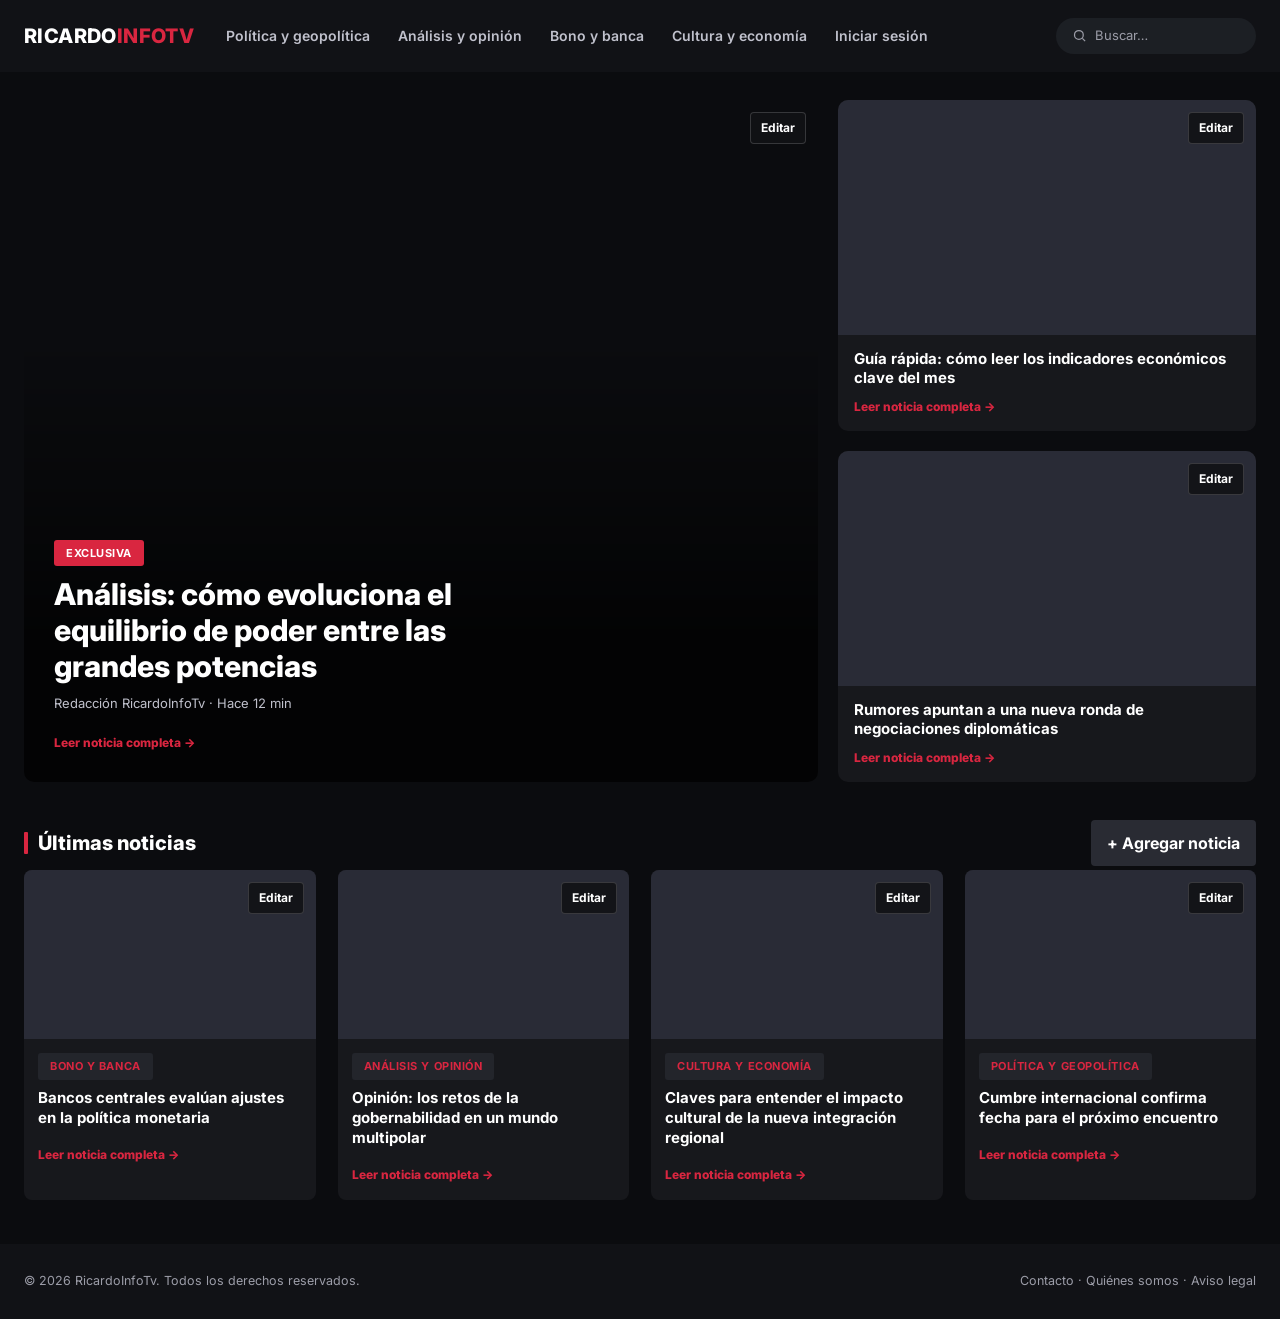
==== index.html @ df273afb "Add files via upload" ====
<!DOCTYPE html>
<html lang="es">
<head>
<meta charset="UTF-8">
<meta name="viewport" content="width=device-width, initial-scale=1.0">
<title>RicardoInfoTv — Política y análisis internacional</title>
<link rel="preconnect" href="https://fonts.googleapis.com">
<link href="https://fonts.googleapis.com/css2?family=Inter:wght@400;500;600;700;800&display=swap" rel="stylesheet">
<link rel="stylesheet" href="css/style.css">
</head>
<body>

  <header class="site-header">
    <div class="wrap header-inner">
      <a href="index.html" class="logo">RICARDO<span>INFOTV</span></a>

      <nav class="main-nav" id="main-nav">
        <a href="seccion.html?section=analisis">Política y geopolítica</a>
        <a href="seccion.html?section=opinion">Análisis y opinión</a>
        <a href="seccion.html?section=bono">Bono y banca</a>
        <a href="seccion.html?section=cultura">Cultura y economía</a>
        <a href="login.html">Iniciar sesión</a>
        <a href="cuenta.html">Mi cuenta</a>
      </nav>

      <div class="search-pill">
        <svg width="15" height="15" viewBox="0 0 24 24" fill="none" stroke="currentColor" stroke-width="2">
          <circle cx="11" cy="11" r="7"></circle>
          <line x1="21" y1="21" x2="16.65" y2="16.65"></line>
        </svg>
        <span>Buscar…</span>
      </div>

      <button class="nav-toggle" id="nav-toggle" aria-label="Abrir menú">☰</button>
    </div>
  </header>

  <section class="hero">
    <div class="wrap hero-grid">

      <article class="main-story" id="main-story" data-card-id="main-story">
        <div class="main-story-media"></div>
        <div class="main-story-overlay">
          <span class="tag tag--accent">Exclusiva</span>
          <h1>Análisis: cómo evoluciona el equilibrio de poder entre las grandes potencias</h1>
          <p class="meta">Por Redacción RicardoInfoTv · Hace 12 min</p>
        </div>
      </article>

      <div class="side-stories" id="side-stories">
        <article class="side-card" data-card-id="side-story-1">
          <div class="side-card-media"></div>
          <div class="side-card-body">
            <h3>Guía rápida: cómo leer los indicadores económicos clave del mes</h3>
          </div>
        </article>
        <article class="side-card" data-card-id="side-story-2">
          <div class="side-card-media"></div>
          <div class="side-card-body">
            <h3>Rumores apuntan a una nueva ronda de negociaciones diplomáticas</h3>
          </div>
        </article>
      </div>

    </div>
  </section>

  <section class="section">
    <div class="wrap">
      <div class="section-head-row">
        <div class="section-head">
          <span class="bar"></span>
          <h2>Últimas noticias</h2>
        </div>
        <a class="editor-button editor-button--cancel" href="agregar-noticia.html">+ Agregar noticia</a>
      </div>

      <div class="news-grid" id="news-grid">
        <article class="news-card" data-card-id="news-1">
          <div class="news-card-media"></div>
          <div class="news-card-body">
            <span class="tag">Bono y banca</span>
            <h3>Bancos centrales evalúan ajustes en la política monetaria</h3>
          </div>
        </article>
        <article class="news-card" data-card-id="news-2">
          <div class="news-card-media"></div>
          <div class="news-card-body">
            <span class="tag">Análisis y opinión</span>
            <h3>Opinión: los retos de la gobernabilidad en un mundo multipolar</h3>
          </div>
        </article>
        <article class="news-card" data-card-id="news-3">
          <div class="news-card-media"></div>
          <div class="news-card-body">
            <span class="tag">Cultura y economía</span>
            <h3>Claves para entender el impacto cultural de la nueva integración regional</h3>
          </div>
        </article>
        <article class="news-card" data-card-id="news-4">
          <div class="news-card-media"></div>
          <div class="news-card-body">
            <span class="tag">Política y geopolítica</span>
            <h3>Cumbre internacional confirma fecha para el próximo encuentro</h3>
          </div>
        </article>
      </div>
    </div>
  </section>

  <footer class="site-footer">
    <div class="wrap footer-inner">
      <div>© 2026 RicardoInfoTv. Todos los derechos reservados.</div>
      <div class="footer-links"><a href="#">Contacto</a> · <a href="#">Quiénes somos</a> · <a href="#">Aviso legal</a></div>
    </div>
  </footer>

  <script src="js/news.js"></script>
  <script src="js/main.js?v=2"></script>
</body>
</html>
---- css/style.css ----
/* =========================================================
   RicardoInfoTv — plantilla de noticias de política y geopolítica
   Paleta: fondo #0B0C0F, panel #111216, tarjeta #17181C,
   acento rojo #D92640, texto blanco / gris
   ========================================================= */

:root {
  --bg: #0B0C0F;
  --panel: #111216;
  --card: #17181C;
  --media: #292B36;
  --media-2: #26283299;
  --white: #FFFFFF;
  --grey: #C0C1CC;
  --grey-soft: #9C9DA8;
  --accent: #D92640;
  --accent-dark: #A81830;

  --sans: "Inter", -apple-system, BlinkMacSystemFont, "Segoe UI", sans-serif;
  --maxw: 1312px;
}

* { box-sizing: border-box; }

body {
  margin: 0;
  font-family: var(--sans);
  background: var(--bg);
  color: var(--white);
  line-height: 1.5;
}

img { max-width: 100%; display: block; }
a { color: inherit; text-decoration: none; }

.wrap {
  max-width: var(--maxw);
  margin: 0 auto;
  padding: 0 24px;
}

/* ---------- Header ---------- */
.site-header {
  background: var(--panel);
  position: sticky;
  top: 0;
  z-index: 40;
}
.header-inner {
  display: flex;
  align-items: center;
  gap: 32px;
  padding: 18px 24px;
}
.logo {
  font-weight: 800;
  font-size: 20px;
  letter-spacing: .02em;
  white-space: nowrap;
}
.logo span { color: var(--accent); }
.main-nav {
  display: flex;
  gap: 28px;
  flex: 1;
}
.main-nav a {
  font-size: 14px;
  font-weight: 600;
  color: var(--grey);
  transition: color .15s ease;
}
.main-nav a:hover { color: var(--white); }
.main-nav .nav-register { color: var(--accent); }
.main-nav .nav-register:hover { color: #ff5368; }
.search-pill {
  display: flex;
  align-items: center;
  gap: 8px;
  background: #1C1F24;
  color: var(--grey-soft);
  padding: 8px 16px;
  border-radius: 20px;
  font-size: 13px;
  min-width: 200px;
}
.nav-toggle {
  display: none;
  background: none;
  border: none;
  color: var(--white);
  font-size: 22px;
  cursor: pointer;
}
.section-nav {
  display: flex;
  gap: 22px;
  flex: 1;
  justify-content: center;
}
.section-nav a {
  color: var(--grey);
  font-size: 13px;
  font-weight: 700;
}
.section-nav a:hover,
.section-nav a:focus-visible { color: var(--white); }
.editor-back {
  color: var(--grey);
  font-size: 13px;
  font-weight: 700;
}
.editor-back:hover { color: var(--white); }

/* ---------- Hero ---------- */
.hero { padding: 28px 0; }
.hero-grid {
  display: grid;
  grid-template-columns: 1.9fr 1fr;
  gap: 20px;
  align-items: stretch;
}

.main-story {
  position: relative;
  border-radius: 10px;
  overflow: hidden;
  min-height: 460px;
  background:
    linear-gradient(0deg, rgba(0,0,0,.75) 20%, rgba(0,0,0,0) 65%),
    linear-gradient(120deg, #401A66 0%, #0D0D1F 100%),
    url("https://images.unsplash.com/photo-1542751371-adc38448a05e?q=80&w=1400&auto=format&fit=crop") center/cover;
  display: flex;
  align-items: flex-end;
}
.main-story-overlay {
  padding: 30px;
  display: flex;
  flex-direction: column;
  gap: 10px;
}
.main-story-overlay h1 {
  font-size: 30px;
  font-weight: 800;
  line-height: 1.2;
  margin: 0;
  max-width: 22ch;
}
.main-story-overlay .meta {
  margin: 0;
  font-size: 13px;
  color: var(--grey);
}
.edit-card-link {
  position: absolute;
  top: 12px;
  right: 12px;
  z-index: 2;
  background: rgba(17, 18, 22, .9);
  border: 1px solid rgba(255, 255, 255, .16);
  color: var(--white);
  padding: 6px 10px;
  border-radius: 4px;
  font-size: 12px;
  font-weight: 700;
  opacity: 1;
  transition: opacity .15s ease, background .15s ease;
}
[data-card-id] { position: relative; }
.edit-card-link:hover,
.edit-card-link:focus-visible { background: var(--accent); }

.tag {
  display: inline-block;
  align-self: flex-start;
  background: #23252B;
  color: var(--accent);
  font-size: 11px;
  font-weight: 700;
  letter-spacing: .05em;
  text-transform: uppercase;
  padding: 5px 12px;
  border-radius: 3px;
}
.tag--accent { background: var(--accent); color: #fff; }

.side-stories {
  display: flex;
  flex-direction: column;
  gap: 20px;
}
.side-card {
  background: var(--card);
  border-radius: 10px;
  overflow: hidden;
  flex: 1;
  display: flex;
  flex-direction: column;
  transition: transform .2s ease;
}
.side-card:hover { transform: translateY(-3px); }
.side-card-media {
  aspect-ratio: 16/9;
  background: var(--media);
  background-size: cover;
  background-position: center;
}
.side-card:nth-child(1) .side-card-media {
  background-image: url("https://images.unsplash.com/photo-1550745165-9bc0b252726f?q=80&w=800&auto=format&fit=crop");
}
.side-card:nth-child(2) .side-card-media {
  background-image: url("https://images.unsplash.com/photo-1511512578047-dfb367046420?q=80&w=800&auto=format&fit=crop");
}
.side-card-body { padding: 14px 16px; }
.side-card-body h3 {
  font-size: 15px;
  font-weight: 700;
  line-height: 1.3;
  margin: 0;
}

/* ---------- Section shell ---------- */
.section { padding: 10px 0 44px; }
.section-head {
  display: flex;
  align-items: center;
  gap: 10px;
  margin-bottom: 22px;
}
.section-head .bar {
  width: 4px;
  height: 22px;
  background: var(--accent);
  border-radius: 1px;
}
.section-head h2 {
  font-size: 20px;
  font-weight: 800;
  margin: 0;
}
.section-head-row { display: flex; align-items: center; justify-content: space-between; gap: 16px; margin-bottom: 4px; }
.section-head-row .section-head { margin-bottom: 0; }
.section-hero-actions { display: flex; gap: 12px; flex-shrink: 0; }

/* ---------- News grid ---------- */
.news-grid {
  display: grid;
  grid-template-columns: repeat(4, 1fr);
  gap: 22px;
}
.news-card {
  background: var(--card);
  border-radius: 8px;
  overflow: hidden;
  transition: transform .2s ease;
}
.news-card:hover { transform: translateY(-4px); }
.news-card-media {
  aspect-ratio: 16/9.3;
  background: var(--media);
  background-size: cover;
  background-position: center;
}
.news-card:nth-child(1) .news-card-media {
  background-image: url("https://images.unsplash.com/photo-1592155931584-901ac15763e3?q=80&w=800&auto=format&fit=crop");
}
.news-card:nth-child(2) .news-card-media {
  background-image: url("https://images.unsplash.com/photo-1493711662062-fa541adb3fc8?q=80&w=800&auto=format&fit=crop");
}
.news-card:nth-child(3) .news-card-media {
  background-image: url("https://images.unsplash.com/photo-1580327344181-c1163234e5a0?q=80&w=800&auto=format&fit=crop");
}
.news-card:nth-child(4) .news-card-media {
  background-image: url("https://images.unsplash.com/photo-1600861194942-f883de0dfe96?q=80&w=800&auto=format&fit=crop");
}
.news-card-body { padding: 14px 14px 16px; display: flex; flex-direction: column; gap: 8px; }
.news-card-body h3 {
  font-size: 15px;
  font-weight: 700;
  line-height: 1.35;
  margin: 0;
}

/* ---------- Footer ---------- */
.site-footer {
  background: var(--panel);
  padding: 28px 0;
}
.footer-inner {
  display: flex;
  justify-content: space-between;
  flex-wrap: wrap;
  gap: 10px;
  font-size: 12.5px;
  color: var(--grey-soft);
}
.footer-links a:hover { color: var(--white); }

/* ---------- Card editor ---------- */
.editor-page { min-height: 100vh; }
.editor-main { padding: 42px 0 64px; }
.editor-header { margin-bottom: 28px; }
.editor-header h1 { margin: 0 0 8px; font-size: 30px; }
.editor-header p { margin: 0; color: var(--grey-soft); }
.editor-panel {
  max-width: 720px;
  background: var(--card);
  border: 1px solid #272932;
  border-radius: 8px;
  padding: 28px;
}
.editor-form { display: grid; gap: 18px; }
.payment-editor-form { display: grid; grid-template-columns: repeat(2, minmax(0, 1fr)); gap: 20px; max-width: 980px; }
.payment-editor-form .editor-actions,
.payment-editor-form .editor-error { grid-column: 1 / -1; }
.payment-editor-panel { max-width: none; display: grid; gap: 18px; align-content: start; }
.payment-editor-panel h2 { margin: 0 0 2px; font-size: 21px; }
.editor-field { display: grid; gap: 7px; }
.editor-field label { font-size: 13px; font-weight: 700; color: var(--grey); }
.editor-field input {
  width: 100%;
  border: 1px solid #353741;
  border-radius: 4px;
  padding: 11px 12px;
  background: #101116;
  color: var(--white);
  font: inherit;
}
.editor-field input:focus { outline: 2px solid var(--accent); outline-offset: 1px; }
.editor-actions { display: flex; gap: 12px; align-items: center; margin-top: 6px; }
.editor-button { border: 0; border-radius: 4px; padding: 11px 16px; font: inherit; font-weight: 700; cursor: pointer; }
.editor-button--save { background: var(--accent); color: var(--white); }
.editor-button--save:hover { background: var(--accent-dark); }
.editor-button--cancel { background: #292b33; color: var(--white); }
.editor-error { color: #ff7184; font-size: 13px; }
.editor-field textarea {
  width: 100%;
  resize: vertical;
  border: 1px solid #353741;
  border-radius: 4px;
  padding: 11px 12px;
  background: #101116;
  color: var(--white);
  font: inherit;
}
.editor-field textarea:focus { outline: 2px solid var(--accent); outline-offset: 1px; }

/* ---------- Section pages ---------- */
.section-main { padding: 34px 0 48px; }
.section-hero {
  display: flex;
  justify-content: space-between;
  align-items: end;
  gap: 28px;
  padding: 34px 36px;
  border-left: 5px solid var(--section-accent, var(--accent));
  background: #1b1d23;
  border-radius: 8px;
  box-shadow: 0 12px 30px rgba(0,0,0,.16);
}
.section-eyebrow {
  color: var(--section-accent, var(--accent));
  font-size: 11px;
  font-weight: 800;
  letter-spacing: .12em;
  text-transform: uppercase;
}
.section-hero h1 { margin: 8px 0 8px; font-size: clamp(30px, 5vw, 48px); line-height: 1.05; }
.section-hero p { margin: 0; max-width: 58ch; color: var(--grey); }
.section-content { padding-left: 0; padding-right: 0; }
.section-cards { display: grid; grid-template-columns: repeat(2, minmax(0, 1fr)); gap: 22px; }
.section-story { display: grid; grid-template-columns: minmax(180px, .8fr) 1fr; background: var(--card); border: 1px solid #292c34; border-radius: 8px; overflow: hidden; }
.section-story-media { min-height: 210px; background: var(--media) center/cover; }
.section-story-body { padding: 22px; display: flex; flex-direction: column; align-items: flex-start; }
.section-story-body h2 { margin: 12px 0 8px; font-size: 20px; line-height: 1.2; }
.section-story-body p { margin: 0; color: var(--grey-soft); font-size: 13px; }
.section-story-body a { margin-top: auto; padding-top: 18px; color: var(--accent); font-size: 13px; font-weight: 800; }
.section-story-body a:hover { color: var(--white); }

/* ---------- Sales page ---------- */
.sales-main { padding: 42px 0 70px; }
.sales-header { max-width: 680px; margin-bottom: 30px; }
.sales-header h1 { margin: 0 0 10px; font-size: clamp(28px, 5vw, 42px); line-height: 1.1; }
.sales-header p { margin: 0; color: var(--grey); font-size: 16px; }
.products-section { margin-bottom: 42px; }
.products-section .section-head { margin-bottom: 18px; }
.products-section .section-head h2 { font-size: 22px; }
.products-grid { display: grid; grid-template-columns: repeat(auto-fill, minmax(260px, 1fr)); gap: 20px; }
.products-grid .product-card { grid-template-columns: 1fr; }
.products-grid .product-media { min-height: 190px; }
.products-grid .product-body { padding: 22px; }
.products-grid .product-body h2 { font-size: 20px; }
.products-grid .product-purchase { flex-direction: column; align-items: flex-start; gap: 12px; padding-top: 20px; }
.product-card { display: grid; grid-template-columns: minmax(280px, .9fr) 1.1fr; overflow: hidden; background: var(--card); border: 1px solid #292B36; border-radius: 8px; }
.product-card:hover { border-color: var(--accent); }
.product-media { min-height: 300px; background: var(--media); }
.product-media img { width: 100%; height: 100%; object-fit: cover; }
.product-body { display: flex; flex-direction: column; align-items: flex-start; padding: 28px; }
.product-body h2 { margin: 14px 0 8px; font-size: 28px; }
.product-description { max-width: 48ch; margin: 0; color: var(--grey); line-height: 1.65; }
.product-purchase { display: flex; align-items: center; gap: 20px; margin-top: auto; padding-top: 28px; }
.product-price { color: var(--white); font-size: 24px; }
.card-title-link { color: inherit; }
.card-title-link:hover { text-decoration: underline; }
.read-more-link { display: inline-block; margin-top: 10px; color: var(--accent); font-size: 12px; font-weight: 800; }
.read-more-link:hover { color: var(--white); }
.tag--muted { background: #23252B; color: var(--grey-soft); }

/* ---------- Página de artículo ---------- */
.article-main { padding: 34px 0 60px; }
.article-panel { max-width: 760px; margin: 0 auto; background: var(--card); border: 1px solid #292B36; border-radius: 8px; padding: 32px; }
.article-panel h1 { margin: 14px 0 10px; font-size: clamp(26px, 4vw, 36px); line-height: 1.15; }
.article-meta { margin: 0 0 22px; color: var(--grey); font-size: 13px; }
.article-media { min-height: 320px; margin-bottom: 24px; background: var(--media) center/cover; border-radius: 6px; }
.article-body { display: grid; gap: 16px; margin-bottom: 26px; color: var(--grey); font-size: 16px; line-height: 1.75; }
.article-body p { margin: 0; }
.article-body-empty { font-style: italic; color: var(--grey-soft); }
.product-cart-controls { display: flex; align-items: center; gap: 10px; }
.product-qty { width: 60px; border: 1px solid #353741; border-radius: 4px; padding: 9px 8px; background: #101116; color: var(--white); font: inherit; text-align: center; }
.product-qty:focus { outline: 2px solid var(--accent); outline-offset: 1px; }
.product-qty:disabled { opacity: .4; }
.add-to-cart:disabled { background: #353741; color: var(--grey-soft); cursor: not-allowed; }

/* ---------- Carrito ---------- */
.cart-link { position: relative; display: inline-flex; align-items: center; gap: 6px; font-size: 14px; font-weight: 700; color: var(--grey); }
.cart-link:hover { color: var(--white); }
.cart-badge { display: inline-flex; align-items: center; justify-content: center; min-width: 18px; height: 18px; padding: 0 5px; border-radius: 9px; background: var(--accent); color: var(--white); font-size: 11px; font-weight: 800; }
.cart-section { margin-bottom: 42px; scroll-margin-top: 90px; }
.cart-panel { background: var(--card); border: 1px solid #292B36; border-radius: 8px; padding: 24px; }
.cart-empty { margin: 0; color: var(--grey); }
.cart-items { display: grid; gap: 12px; }
.cart-item { display: flex; align-items: center; justify-content: space-between; gap: 16px; padding: 14px; background: #111216; border: 1px solid #292B36; border-radius: 6px; }
.cart-item-info { display: flex; flex-direction: column; gap: 4px; }
.cart-item-info strong { font-size: 15px; }
.cart-item-info span { color: var(--grey-soft); font-size: 12px; }
.cart-item-controls { display: flex; align-items: center; gap: 14px; }
.cart-qty { width: 56px; border: 1px solid #353741; border-radius: 4px; padding: 8px; background: #101116; color: var(--white); font: inherit; text-align: center; }
.cart-item-subtotal { min-width: 70px; text-align: right; font-weight: 700; }
.cart-remove { border: 0; background: none; color: var(--grey-soft); font-size: 15px; cursor: pointer; padding: 4px; }
.cart-remove:hover { color: var(--accent); }
.cart-summary { display: flex; align-items: center; justify-content: space-between; margin-top: 18px; padding-top: 18px; border-top: 1px solid #292B36; font-size: 18px; }
.cart-checkout { display: inline-flex; margin-top: 18px; }
.sales-subtitle { grid-column: 1 / -1; margin: 0 0 -4px; font-size: 22px; }
.sales-section-heading { grid-column: 1 / -1; display: flex; align-items: center; justify-content: space-between; gap: 16px; }
.sales-section-heading .sales-subtitle { margin: 0; }
.payment-grid { display: grid; grid-template-columns: repeat(2, minmax(0, 1fr)); gap: 20px; }
.payment-card { background: var(--card); border: 1px solid #292B36; border-radius: 8px; padding: 24px; }
.payment-card:hover { border-color: var(--accent); }
.payment-icon { display: inline-flex; align-items: center; justify-content: center; width: 42px; height: 42px; margin-bottom: 18px; border-radius: 8px; background: var(--accent); color: var(--white); font-size: 20px; font-weight: 800; }
.payment-card h2 { margin: 0 0 8px; font-size: 21px; }
.payment-card > p { margin: 0 0 22px; color: var(--grey); }
.payment-details { display: grid; gap: 12px; margin: 0; }
.payment-detail { padding: 12px; background: #111216; border: 1px solid #292B36; border-radius: 5px; }
.payment-detail dt { margin-bottom: 3px; color: var(--grey-soft); font-size: 11px; font-weight: 700; letter-spacing: .08em; text-transform: uppercase; }
.payment-detail dd { margin: 0; color: var(--white); font-size: 14px; font-weight: 600; }
.sales-note { margin-top: 20px; padding: 16px 18px; border: 1px solid #292B36; border-radius: 6px; color: var(--grey); font-size: 13px; }
.sales-note strong { color: var(--white); }

/* ---------- Authentication ---------- */
.auth-main { min-height: calc(100vh - 150px); display: grid; place-items: center; padding: 48px 0 70px; }
.auth-panel { width: min(100%, 460px); background: var(--card); border: 1px solid #292B36; border-radius: 8px; padding: 30px; }
.auth-panel h1 { margin: 0 0 8px; font-size: 28px; }
.auth-panel > p { margin: 0 0 26px; color: var(--grey); }
.auth-form { display: grid; gap: 16px; }
.auth-form .editor-field input { min-height: 46px; }
.auth-submit { width: 100%; min-height: 46px; border: 0; border-radius: 4px; background: var(--accent); color: var(--white); font: inherit; font-weight: 800; cursor: pointer; }
.auth-submit:hover { background: var(--accent-dark); }
.auth-message { min-height: 20px; margin: 0; color: var(--grey); font-size: 13px; }
.auth-message.error { color: #ff7184; }
.auth-message.success { color: #65d6a2; }
.auth-switch { margin: 20px 0 0; padding-top: 18px; border-top: 1px solid #292B36; color: var(--grey); font-size: 13px; text-align: center; }
.auth-switch a { color: var(--accent); font-weight: 700; }
.auth-notice { margin-top: 14px; color: var(--grey-soft); font-size: 11px; line-height: 1.5; }
.auth-access { padding: 22px 0 42px; background: var(--bg); }
.auth-access-panel { display: flex; align-items: center; justify-content: space-between; gap: 24px; padding: 22px 24px; background: var(--panel); border: 1px solid #292B36; border-radius: 8px; }
.auth-access-label { color: var(--accent); font-size: 11px; font-weight: 800; letter-spacing: .1em; text-transform: uppercase; }
.auth-access-panel h2 { margin: 5px 0 3px; font-size: 21px; }
.auth-access-panel p { margin: 0; color: var(--grey); font-size: 13px; }
.auth-access-actions { display: flex; gap: 10px; flex-shrink: 0; }
.auth-access-button { display: inline-flex; align-items: center; justify-content: center; min-height: 40px; padding: 0 16px; border: 1px solid #353741; border-radius: 4px; color: var(--white); font-size: 13px; font-weight: 800; }
.auth-access-button:hover { border-color: var(--accent); color: var(--white); }
.auth-access-button--primary { border-color: var(--accent); background: var(--accent); }
.auth-access-button--primary:hover { background: var(--accent-dark); }
.account-main { min-height: calc(100vh - 150px); padding: 48px 0 70px; }
.account-header { display: flex; align-items: end; justify-content: space-between; gap: 24px; margin-bottom: 26px; }
.account-header h1 { margin: 0 0 6px; font-size: clamp(28px, 5vw, 40px); }
.account-header p { margin: 0; color: var(--grey); }
.account-layout { display: grid; grid-template-columns: minmax(0, 1.4fr) minmax(260px, .6fr); gap: 20px; }
.account-panel { background: var(--card); border: 1px solid #292B36; border-radius: 8px; padding: 24px; }
.account-panel h2 { margin: 0 0 20px; font-size: 20px; }
.account-details { display: grid; gap: 12px; margin: 0; }
.account-detail { display: flex; justify-content: space-between; gap: 18px; padding: 14px 0; border-bottom: 1px solid #292B36; }
.account-detail:last-child { border-bottom: 0; }
.account-detail dt { color: var(--grey-soft); font-size: 13px; }
.account-detail dd { margin: 0; color: var(--white); font-size: 14px; font-weight: 700; text-align: right; overflow-wrap: anywhere; }
.account-side { color: var(--grey); font-size: 13px; line-height: 1.6; }
.account-side strong { color: var(--white); }
.logout-button { width: 100%; margin-top: 18px; border: 1px solid #353741; border-radius: 4px; padding: 11px 16px; background: transparent; color: var(--white); font: inherit; font-weight: 800; cursor: pointer; }
.logout-button:hover { border-color: var(--accent); background: var(--accent); }
.account-side .editor-button { display: block; width: 100%; text-align: center; }
.account-security-note { margin: 10px 0 0; color: var(--grey-soft); font-size: 11px; }

/* ---------- Responsive ---------- */
@media (max-width: 980px) {
  .hero-grid { grid-template-columns: 1fr; }
  .news-grid { grid-template-columns: repeat(2, 1fr); }
  .main-nav, .search-pill { display: none; }
  .nav-toggle { display: block; }
  .section-nav { display: none; }
}
@media (max-width: 560px) {
  .news-grid { grid-template-columns: 1fr; }
  .main-story { min-height: 340px; }
  .main-story-overlay h1 { font-size: 22px; }
  .editor-main { padding-top: 28px; }
  .section-page .header-inner { flex-wrap: wrap; }
  .section-page .section-nav {
    display: flex;
    flex: 1 1 100%;
    justify-content: flex-start;
    flex-wrap: wrap;
    gap: 10px 18px;
    order: 3;
  }
  .editor-panel { padding: 20px; }
  .payment-editor-form { grid-template-columns: 1fr; }
  .payment-editor-form .editor-actions,
  .payment-editor-form .editor-error { grid-column: auto; }
  .edit-card-link { opacity: 1; }
  .section-main { padding-top: 24px; }
  .section-hero { align-items: flex-start; flex-direction: column; padding: 26px 22px; }
  .section-hero-actions { width: 100%; }
  .section-hero-actions .editor-button { flex: 1; text-align: center; }
  .section-head-row { flex-direction: column; align-items: flex-start; gap: 12px; }
  .section-cards { grid-template-columns: 1fr; }
  .section-story { grid-template-columns: 1fr; }
  .section-story-media { min-height: 180px; }
  .sales-main { padding-top: 28px; }
  .product-card { grid-template-columns: 1fr; }
  .product-media { min-height: 220px; }
  .product-body { padding: 22px; }
  .product-body h2 { font-size: 24px; }
  .payment-grid { grid-template-columns: 1fr; }
  .products-grid { grid-template-columns: 1fr; }
  .cart-item { flex-direction: column; align-items: flex-start; }
  .cart-item-controls { width: 100%; justify-content: space-between; }
  .sales-section-heading { align-items: flex-start; flex-direction: column; }
  .payment-card { padding: 20px; }
  .auth-main { padding: 28px 0 48px; }
  .auth-panel { padding: 22px; }
  .account-main { padding-top: 28px; }
  .account-header { align-items: flex-start; flex-direction: column; }
  .account-layout { grid-template-columns: 1fr; }
  .account-panel { padding: 20px; }
  .auth-access { padding-bottom: 30px; }
  .auth-access-panel { align-items: flex-start; flex-direction: column; padding: 20px; }
  .auth-access-actions { width: 100%; }
  .auth-access-button { flex: 1; }
}
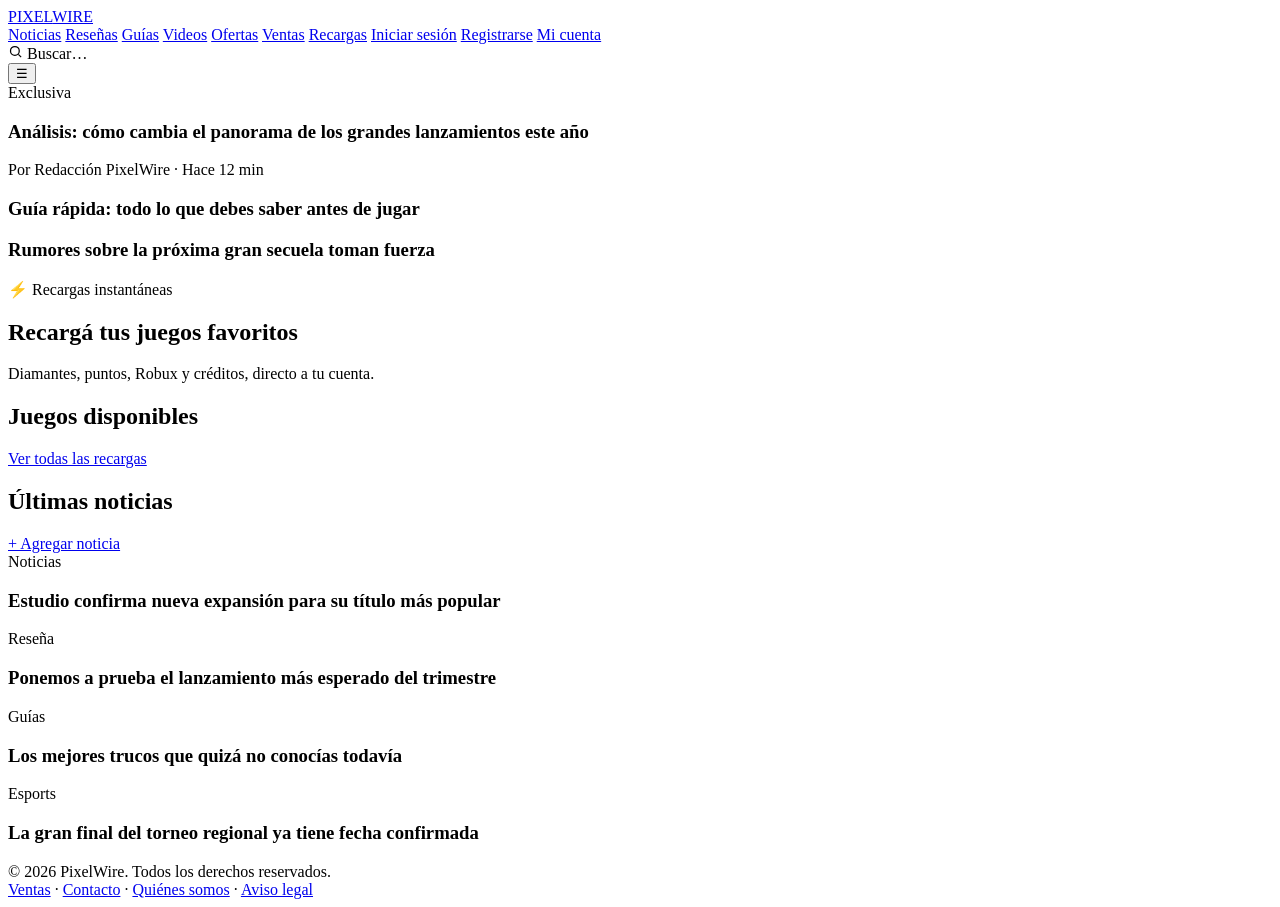
==== commit ee18aa07: "Add files via upload" ====
--- a/index.html
+++ b/index.html
@@ -1,25 +1,29 @@
-      <!DOCTYPE html>
+<!DOCTYPE html>
 <html lang="es">
 <head>
 <meta charset="UTF-8">
 <meta name="viewport" content="width=device-width, initial-scale=1.0">
-<title>RicardoInfoTv — Política y análisis internacional</title>
+<title>PixelWire — Noticias de videojuegos</title>
 <link rel="preconnect" href="https://fonts.googleapis.com">
 <link href="https://fonts.googleapis.com/css2?family=Inter:wght@400;500;600;700;800&display=swap" rel="stylesheet">
 <link rel="stylesheet" href="css/style.css">
 </head>
-<body>
+<body class="recharge-page">
 
   <header class="site-header">
     <div class="wrap header-inner">
-      <a href="index.html" class="logo">RICARDO<span>INFOTV</span></a>
+      <a href="index.html" class="logo">PIXEL<span>WIRE</span></a>
 
       <nav class="main-nav" id="main-nav">
-        <a href="seccion.html?section=analisis">Política y geopolítica</a>
-        <a href="seccion.html?section=opinion">Análisis y opinión</a>
-        <a href="seccion.html?section=bono">Bono y banca</a>
-        <a href="seccion.html?section=cultura">Cultura y economía</a>
+        <a href="seccion.html?section=noticias">Noticias</a>
+        <a href="seccion.html?section=resenas">Reseñas</a>
+        <a href="seccion.html?section=guias">Guías</a>
+        <a href="seccion.html?section=videos">Videos</a>
+        <a href="seccion.html?section=ofertas">Ofertas</a>
+        <a href="ventas.html">Ventas</a>
+        <a href="recargas.html">Recargas</a>
         <a href="login.html">Iniciar sesión</a>
+        <a href="registro.html" class="nav-register">Registrarse</a>
         <a href="cuenta.html">Mi cuenta</a>
       </nav>
 
@@ -42,8 +46,8 @@
         <div class="main-story-media"></div>
         <div class="main-story-overlay">
           <span class="tag tag--accent">Exclusiva</span>
-          <h1>Análisis: cómo evoluciona el equilibrio de poder entre las grandes potencias</h1>
-          <p class="meta">Por Redacción RicardoInfoTv · Hace 12 min</p>
+          <h1>Análisis: cómo cambia el panorama de los grandes lanzamientos este año</h1>
+          <p class="meta">Por Redacción PixelWire · Hace 12 min</p>
         </div>
       </article>
 
@@ -51,17 +55,35 @@
         <article class="side-card" data-card-id="side-story-1">
           <div class="side-card-media"></div>
           <div class="side-card-body">
-            <h3>Guía rápida: cómo leer los indicadores económicos clave del mes</h3>
+            <h3>Guía rápida: todo lo que debes saber antes de jugar</h3>
           </div>
         </article>
         <article class="side-card" data-card-id="side-story-2">
           <div class="side-card-media"></div>
           <div class="side-card-body">
-            <h3>Rumores apuntan a una nueva ronda de negociaciones diplomáticas</h3>
+            <h3>Rumores sobre la próxima gran secuela toman fuerza</h3>
           </div>
         </article>
       </div>
 
+    </div>
+  </section>
+
+  <section class="section recharge-home-section">
+    <div class="wrap">
+      <div class="recharge-home-banner">
+        <span class="recharge-eyebrow">⚡ Recargas instantáneas</span>
+        <h2>Recargá tus juegos favoritos</h2>
+        <p>Diamantes, puntos, Robux y créditos, directo a tu cuenta.</p>
+      </div>
+      <div class="section-head-row">
+        <div class="section-head">
+          <span class="bar bar--recharge"></span>
+          <h2>Juegos disponibles</h2>
+        </div>
+        <a class="editor-button editor-button--cancel" href="recargas.html">Ver todas las recargas</a>
+      </div>
+      <div class="recharge-grid" id="home-recharge-grid"></div>
     </div>
   </section>
 
@@ -79,29 +101,29 @@
         <article class="news-card" data-card-id="news-1">
           <div class="news-card-media"></div>
           <div class="news-card-body">
-            <span class="tag">Bono y banca</span>
-            <h3>Bancos centrales evalúan ajustes en la política monetaria</h3>
+            <span class="tag">Noticias</span>
+            <h3>Estudio confirma nueva expansión para su título más popular</h3>
           </div>
         </article>
         <article class="news-card" data-card-id="news-2">
           <div class="news-card-media"></div>
           <div class="news-card-body">
-            <span class="tag">Análisis y opinión</span>
-            <h3>Opinión: los retos de la gobernabilidad en un mundo multipolar</h3>
+            <span class="tag">Reseña</span>
+            <h3>Ponemos a prueba el lanzamiento más esperado del trimestre</h3>
           </div>
         </article>
         <article class="news-card" data-card-id="news-3">
           <div class="news-card-media"></div>
           <div class="news-card-body">
-            <span class="tag">Cultura y economía</span>
-            <h3>Claves para entender el impacto cultural de la nueva integración regional</h3>
+            <span class="tag">Guías</span>
+            <h3>Los mejores trucos que quizá no conocías todavía</h3>
           </div>
         </article>
         <article class="news-card" data-card-id="news-4">
           <div class="news-card-media"></div>
           <div class="news-card-body">
-            <span class="tag">Política y geopolítica</span>
-            <h3>Cumbre internacional confirma fecha para el próximo encuentro</h3>
+            <span class="tag">Esports</span>
+            <h3>La gran final del torneo regional ya tiene fecha confirmada</h3>
           </div>
         </article>
       </div>
@@ -110,12 +132,19 @@
 
   <footer class="site-footer">
     <div class="wrap footer-inner">
-      <div>© 2026 RicardoInfoTv. Todos los derechos reservados.</div>
-      <div class="footer-links"><a href="#">Contacto</a> · <a href="#">Quiénes somos</a> · <a href="#">Aviso legal</a></div>
+      <div>© 2026 PixelWire. Todos los derechos reservados.</div>
+      <div class="footer-links"><a href="ventas.html">Ventas</a> · <a href="#">Contacto</a> · <a href="#">Quiénes somos</a> · <a href="#">Aviso legal</a></div>
     </div>
   </footer>
 
   <script src="js/news.js"></script>
   <script src="js/main.js?v=2"></script>
+  <script src="js/recargas-catalog.js"></script>
+  <script>
+    const homeGrid = document.getElementById("home-recharge-grid");
+    getRechargeGames().forEach((game) => {
+      homeGrid.appendChild(buildRechargeGameCard(game));
+    });
+  </script>
 </body>
 </html>
